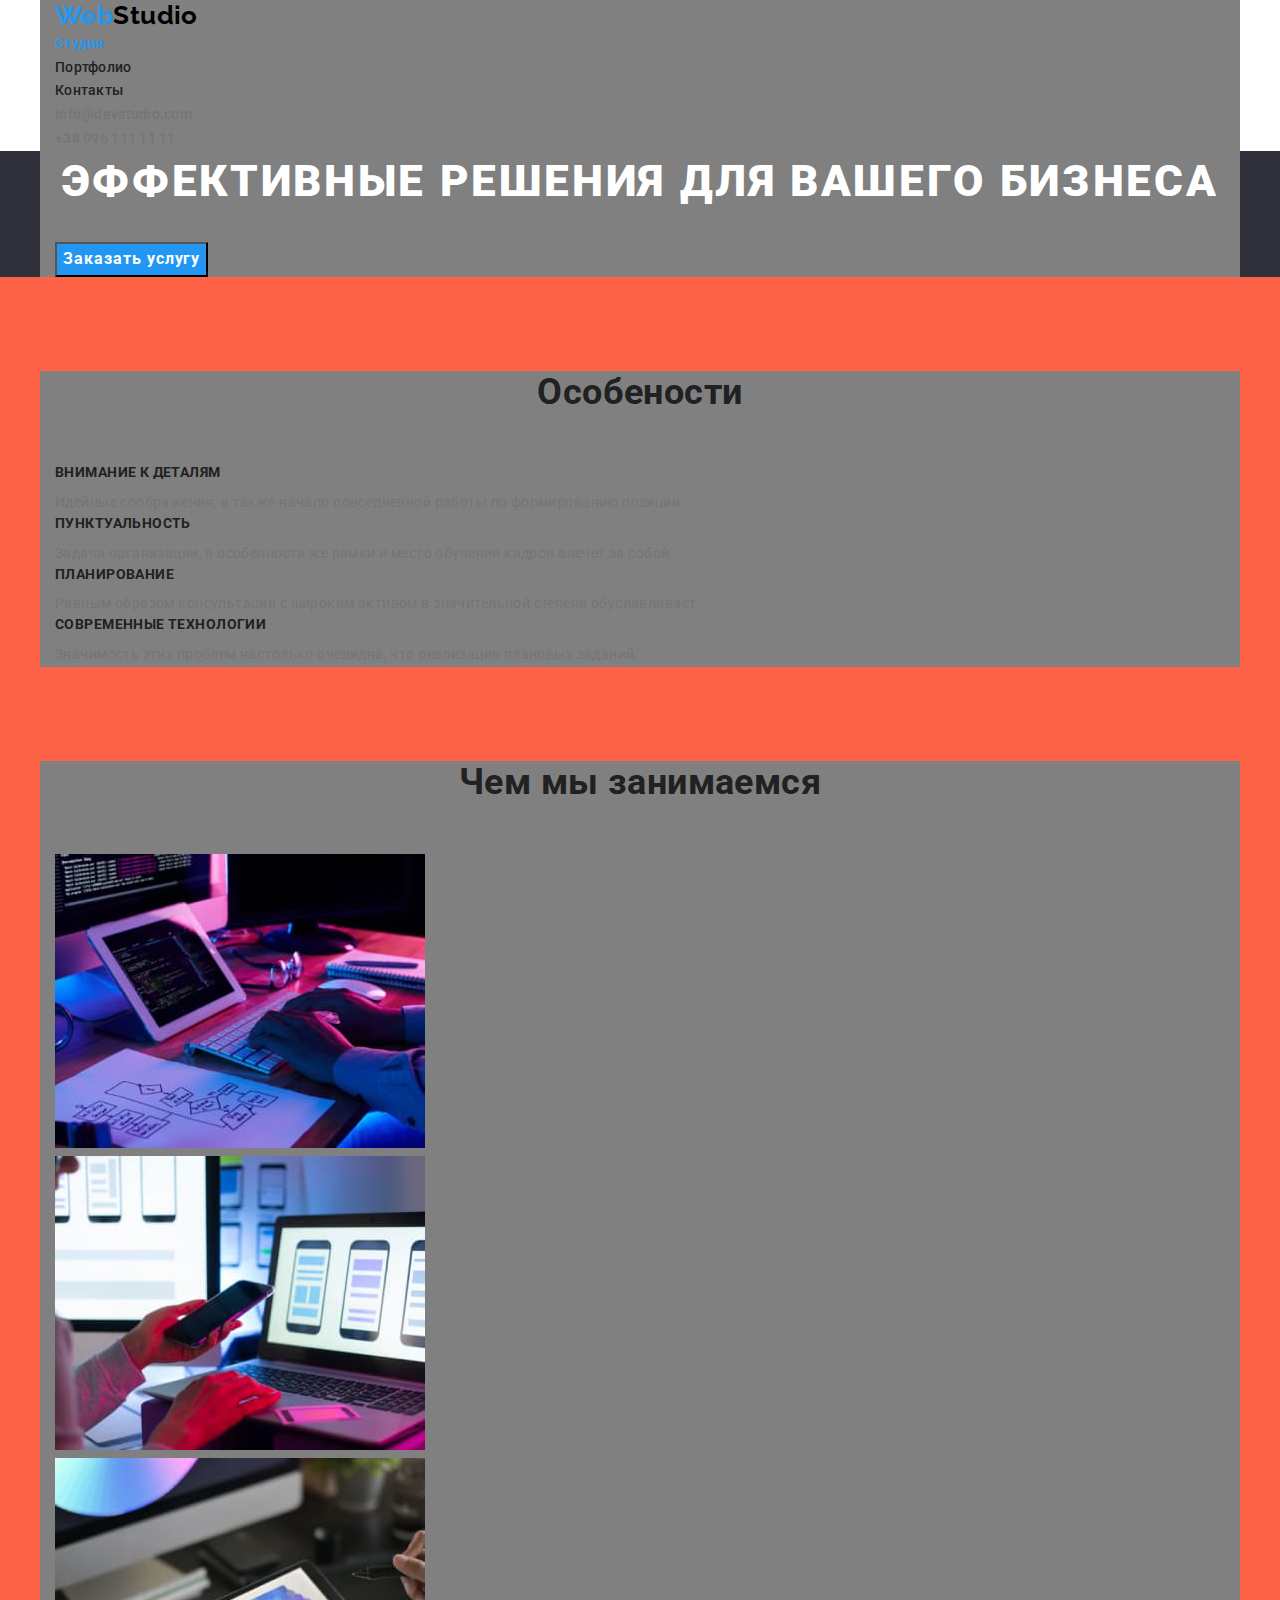
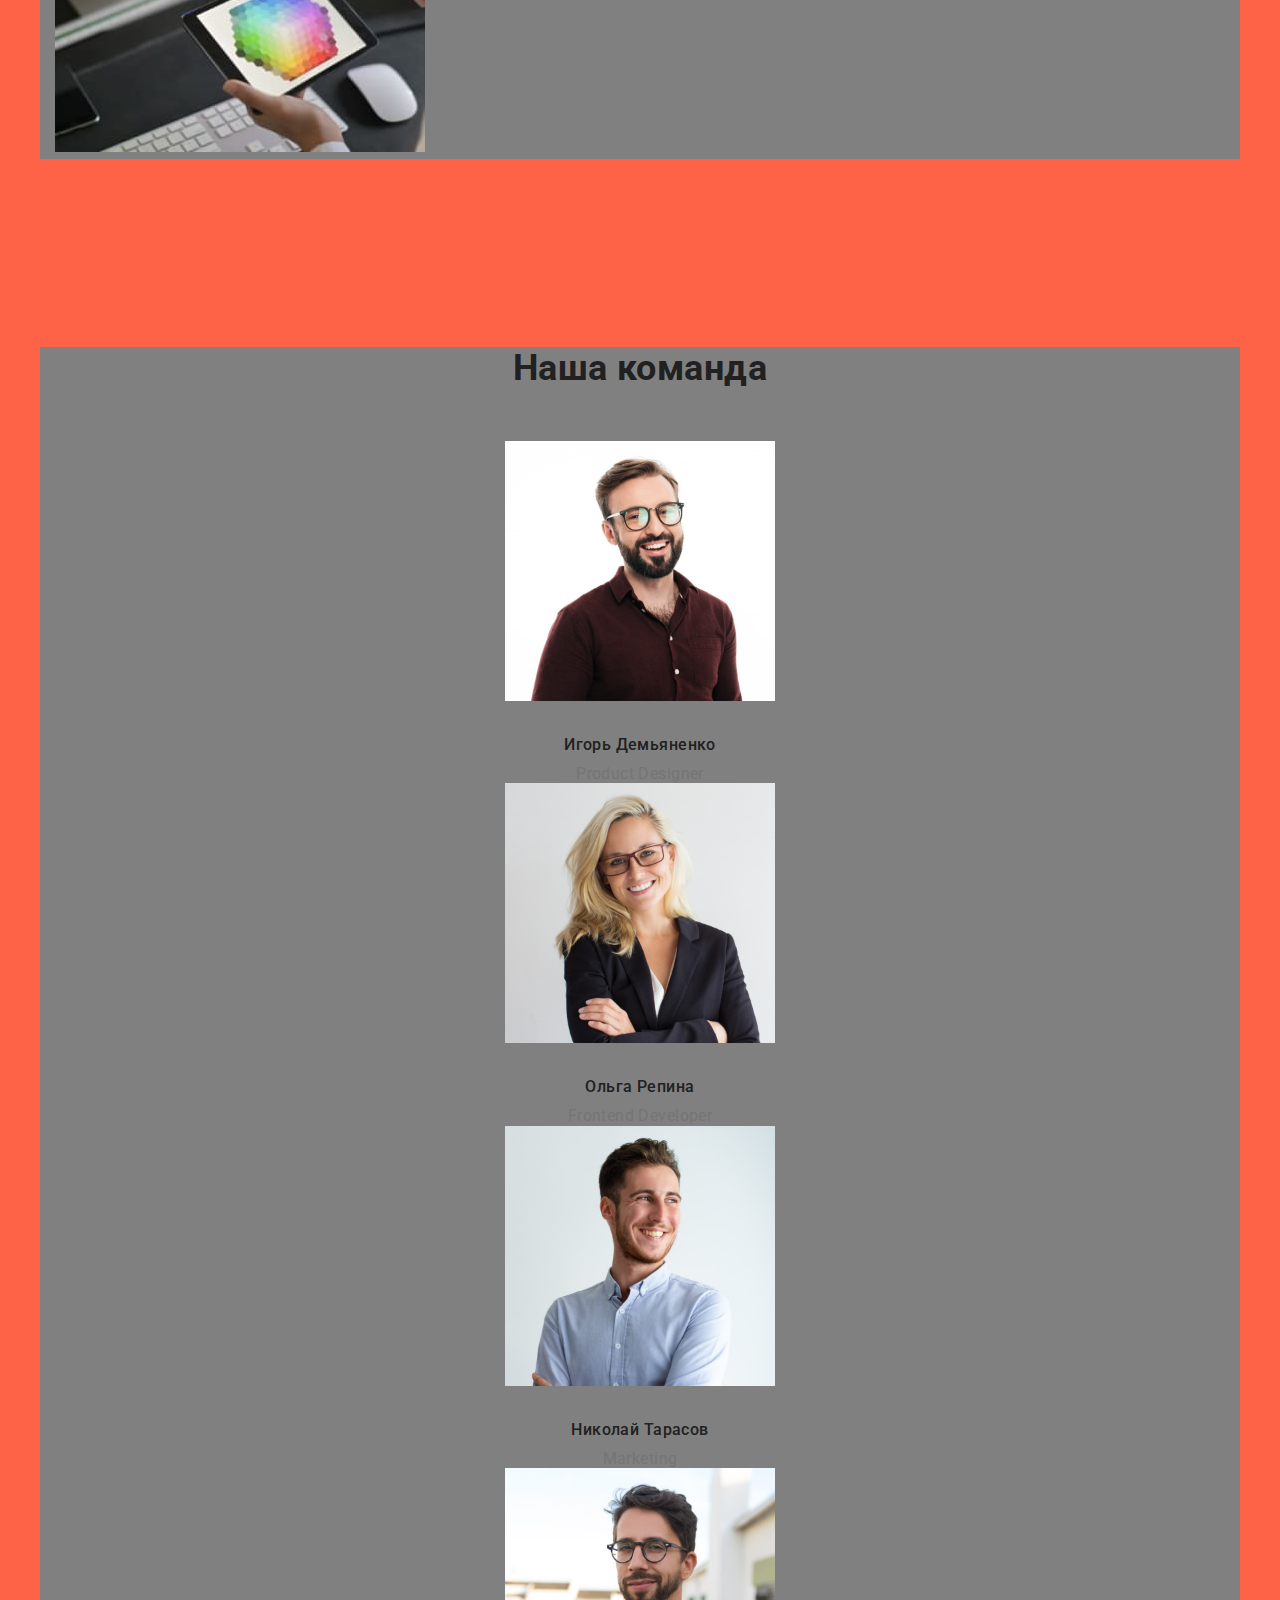
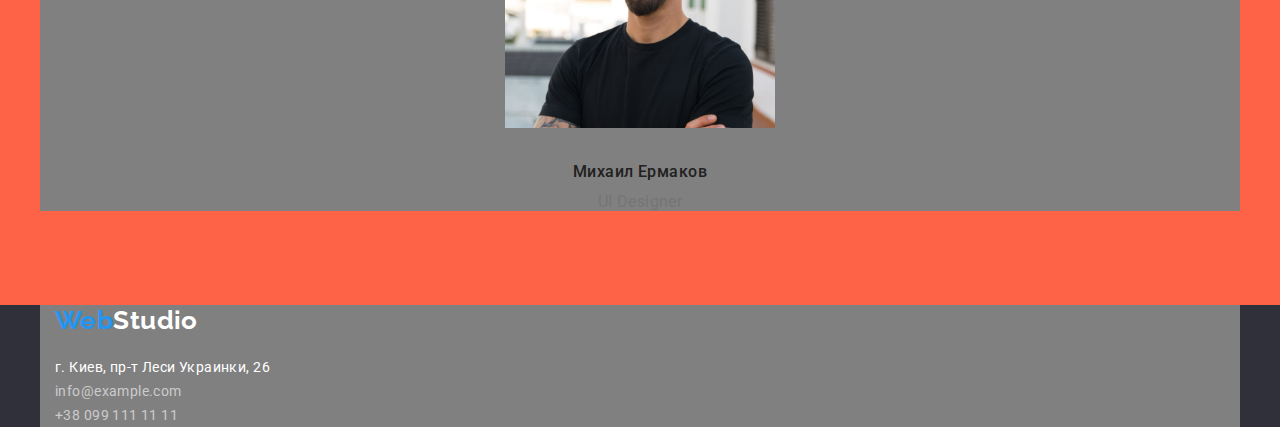
==== index.html @ ecaf1d55 "добавляет маржины и падинги" ====
<!DOCTYPE html>
<html lang="ru">
  <head>
    <meta charset="UTF-8" />
    <meta http-equiv="X-UA-Compatible" content="IE=edge" />
    <meta name="viewport" content="width=device-width, initial-scale=1.0" />
    <title>Document</title>
    <link rel="preconnect" href="https://fonts.gstatic.com" />
    <link
      href="https://fonts.googleapis.com/css2?family=Raleway:wght@700&family=Roboto:wght@400;500;700;900&display=swap"
      rel="stylesheet"
    />
    <link
      rel="stylesheet"
      href="https://cdnjs.cloudflare.com/ajax/libs/modern-normalize/1.0.0/modern-normalize.min.css"
    />

    <link rel="stylesheet" href="./css/style.css" />
  </head>
  <body>
    <!-- Шапка сайта  -->
    <header class="header">
      <div class="container">
        <a href="#" class="logo link"><span class="decoration">Web</span>Studio</a>
        <nav>
          <ul class="nav list">
            <li><a href="./index.html" class="nav-link link current">Студия</a></li>
            <li><a href="./portfolio.html" class="nav-link link">Портфолио</a></li>
            <li><a href="#" class="nav-link link">Контакты</a></li>
          </ul>
        </nav>
        <ul class="contacts list">
          <li>
            <a href="mailto:info@devstudio.com" class="contacts-link link">info@devstudio.com</a>
          </li>
          <li><a href="tel:+380961111111" class="contacts-link link">+38 096 111 11 11</a></li>
        </ul>
      </div>
    </header>
    <!-- Основная информация на странице -->
    <main>
      <section class="hero">
        <div class="container">
          <h1 class="hero-title">Эффективные решения для вашего бизнеса</h1>
          <button type="button" class="button primary">Заказать услугу</button>
        </div>
      </section>
      <section class="section features">
        <div class="container">
          <h2 class="section-title">Особености</h2>
          <ul class="features list">
            <li>
              <h3 class="features-title">Внимание к деталям</h3>
              <p>
                Идейные соображения, а также начало повседневной работы по формированию позиции.
              </p>
            </li>
            <li>
              <h3 class="features-title">Пунктуальность</h3>
              <p>
                Задача организации, в особенности же рамки и место обучения кадров влечет за собой.
              </p>
            </li>
            <li>
              <h3 class="features-title">Планирование</h3>
              <p>
                Равным образом консультация с широким активом в значительной степени обуславливает.
              </p>
            </li>
            <li>
              <h3 class="features-title">Современные технологии</h3>
              <p>Значимость этих проблем настолько очевидна, что реализация плановых заданий.</p>
            </li>
          </ul>
        </div>
      </section>
      <section class="section we-do">
        <div class="container">
          <h2 class="section-title">Чем мы занимаемся</h2>
          <ul class="list">
            <li>
              <a href="#"
                ><img src="./img/img1.jpg" alt="Разработка приложений" width="370" height="294"
              /></a>
            </li>
            <li>
              <a href="#"
                ><img
                  src="./img/img2.jpg"
                  alt="Адаптация под мобильные устройства"
                  width="370"
                  height="294"
              /></a>
            </li>
            <li>
              <a href="#"
                ><img src="./img/img3.jpg" alt="Цветовая схема" width="370" height="294"
              /></a>
            </li>
          </ul>
        </div>
      </section>
      <section class="section">
        <div class="container">
          <h2 class="section-title">Наша команда</h2>
          <ul class="team list">
            <li>
              <a href="#"
                ><img
                  class="team-img"
                  src="./img/product-designer.jpg"
                  alt="Фото продуктового дизайнера"
                  width="270"
                  height="260"
              /></a>
              <h3 class="team-title">Игорь Демьяненко</h3>
              <p>Product Designer</p>
            </li>
            <li>
              <a href="#"
                ><img
                  class="team-img"
                  src="./img/frontend-developer.jpg"
                  alt="Фото разработчика"
                  width="270"
                  height="260"
              /></a>
              <h3 class="team-title">Ольга Репина</h3>
              <p>Frontend Developer</p>
            </li>
            <li>
              <a href="#"
                ><img
                  class="team-img"
                  src="./img/marketing.jpg"
                  alt="Фото маркетолога"
                  width="270"
                  height="260"
              /></a>
              <h3 class="team-title">Николай Тарасов</h3>
              <p>Marketing</p>
            </li>
            <li>
              <a href="#"
                ><img
                  class="team-img"
                  src="./img/ui.jpg"
                  alt="Фото дизайнера"
                  width="270"
                  height="260"
              /></a>
              <h3 class="team-title">Михаил Ермаков</h3>
              <p>UI Designer</p>
            </li>
          </ul>
        </div>
      </section>
    </main>
    <!-- Подвал сайта -->
    <footer class="footer">
      <div class="container">
        <a href="#" class="footer-logo logo link"><span class="decoration">Web</span>Studio</a>
        <address class="address">г. Киев, пр-т Леси Украинки, 26</address>
        <ul class="list">
          <li><a href="mailto:info@example.com" class="list-link link">info@example.com</a></li>
          <li><a href="tel:+380991111111" class="list-link link">+38 099 111 11 11</a></li>
        </ul>
      </div>
    </footer>
  </body>
</html>
---- css/style.css ----
:root {
  --primary-text-color: #757575;
  --title-text-color: #212121;
  --accent-color: #2196f3;
  --primary-white-color: #ffffff;
  --black-color: #000000;
  --additional-color-section: #f5f4fa;
  --footer-color: #2f303a;
  --links-color: rgba(255, 255, 255, 0.6);
  --font-weight-title: 700;
}
body {
  background: var(--primary-white-color);
  color: #757575;

  font-family: 'Roboto', sans-serif;
  font-size: 14px;
  letter-spacing: 0.03em;
  line-height: 1.7;
}
h1,
h2,
h3,
h4,
h5,
h6,
p {
  margin: 0;
}
section {
  background: tomato;
}
.container {
  width: 1200px;
  margin: 0 auto;
  padding-left: 15px;
  padding-right: 15px;
  background: grey;
}
.link {
  text-decoration: none;
}

.list {
  list-style: none;
  margin: 0;
  padding: 0;
}
/* header */

.logo {
  color: var(--black-color);

  font-family: 'Raleway', sans-serif;
  font-weight: var(--font-weight-title);
  font-size: 26px;
  line-height: 1.2;
}

.decoration {
  color: var(--accent-color);
}
/* site nav */
.nav-link {
  color: var(--title-text-color);
  font-weight: 500;
  line-height: 1.1;
  letter-spacing: 0.02em;
}
.nav-link:hover,
.nav-link:focus {
  color: var(--accent-color);
}
.nav-link.current {
  color: var(--accent-color);
}
.contacts-link {
  color: var(--primary-text-color);
  font-weight: 500;
  line-height: 1.1;
  letter-spacing: 0.02em;
}
.contacts-link:hover,
.contacts-link:focus {
  color: var(--accent-color);
}
/* hero */
.hero {
  background: var(--footer-color);
}
.hero-title {
  color: var(--primary-white-color);

  font-weight: 900;
  font-size: 44px;
  line-height: 1.4;
  text-align: center;
  letter-spacing: 0.06em;
  text-transform: uppercase;

  margin-bottom: 30px;
}
/* section */
.section {
  padding-top: 94px;
  padding-bottom: 94px;
}
.section-title {
  color: var(--title-text-color);

  font-weight: var(--font-weight-title);
  font-size: 36px;
  line-height: 1.2;
  text-align: center;
  margin-bottom: 50px;
}
/* features */
.features-title {
  color: var(--title-text-color);

  font-weight: var(--font-weight-title);
  font-size: 14px;
  line-height: 1.2;
  text-transform: uppercase;
  margin-bottom: 10px;
}
/* we do */
.we-do {
  padding-top: 0;
}

/* team */
.team {
  font-size: 16px;
  line-height: 1.2;
  text-align: center;
}
.team-img {
  margin-bottom: 30px;
}
.team-title {
  color: var(--title-text-color);
  font-weight: 500;
  font-size: 16px;
  line-height: 1.2;
  text-align: center;
  margin-bottom: 10px;
}
/* footer */
.footer {
  background: var(--footer-color);
}
.footer-logo {
  color: var(--primary-white-color);
  display: inline-block;
  margin-bottom: 20px;
}
.address {
  color: var(--primary-white-color);
  font-style: normal;
}
.list-link {
  color: var(--links-color);
}
.list-link:hover,
.list-link:focus {
  color: var(--accent-color);
}
/* button */
.button {
  font-family: inherit;
  font-weight: var(--font-weight-title);
  font-size: 16px;
  line-height: 1.8;
  text-align: center;
  letter-spacing: 0.06em;
  cursor: pointer;
}
.button.primary {
  background: var(--accent-color);
  color: var(--primary-white-color);
}
.button.primary:hover,
.button.primary:focus {
  color: var(--accent-color);
  background: var(--primary-white-color);
}
.button.secondary {
  color: var(--title-text-color);
  background: var(--additional-color-section);
}
.button.secondary:hover,
.button.secondary:focus {
  color: var(--primary-white-color);
  background: var(--accent-color);
}

/* portfolio */
.btn {
  margin-bottom: 50px;
}
.progects-img {
  margin-bottom: 20px;
}
.progects-title {
  color: var(--title-text-color);
  font-weight: var(--font-weight-title);
  font-size: 18px;
  line-height: 2;
  letter-spacing: 0.06em;
  margin-bottom: 4px;
}
.progects-text {
  color: var(--primary-text-color);
  font-size: 16px;
  line-height: 1.8;
}
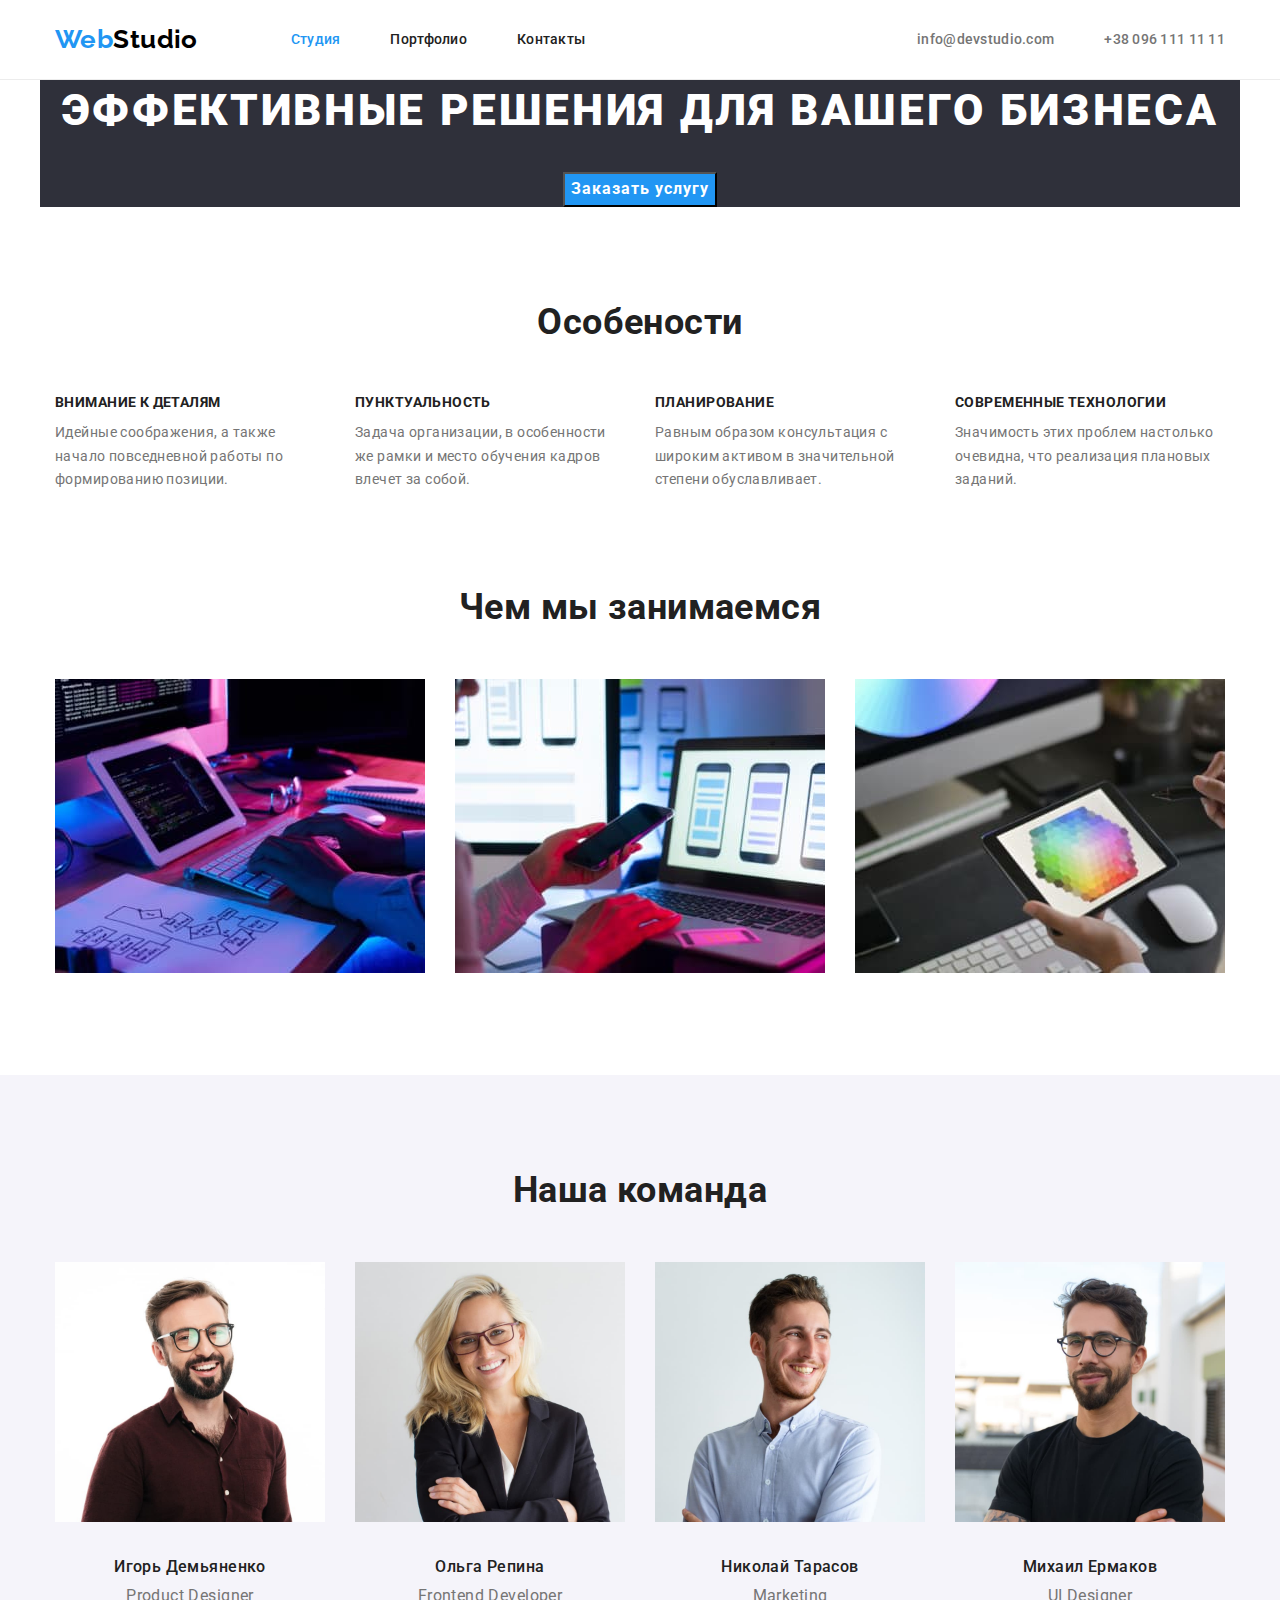
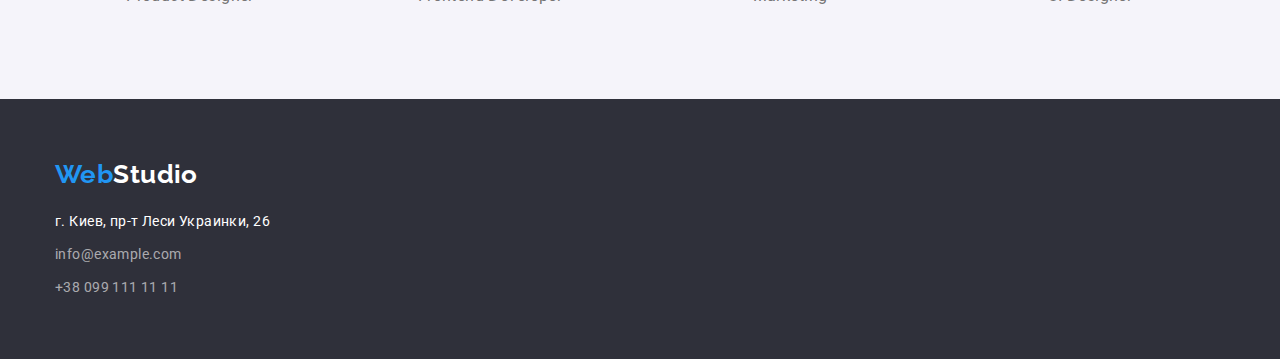
==== commit 3fa05da8: "разметка страницы флекс боксами" ====
--- a/index.html
+++ b/index.html
@@ -20,70 +20,74 @@
   <body>
     <!-- Шапка сайта  -->
     <header class="header">
-      <div class="container">
+      <div class="container main-nav">
         <a href="#" class="logo link"><span class="decoration">Web</span>Studio</a>
         <nav>
           <ul class="nav list">
-            <li><a href="./index.html" class="nav-link link current">Студия</a></li>
-            <li><a href="./portfolio.html" class="nav-link link">Портфолио</a></li>
-            <li><a href="#" class="nav-link link">Контакты</a></li>
+            <li class="nav-item">
+              <a href="./index.html" class="nav-link link current">Студия</a>
+            </li>
+            <li class="nav-item"><a href="./portfolio.html" class="nav-link link">Портфолио</a></li>
+            <li class="nav-item"><a href="#" class="nav-link link">Контакты</a></li>
           </ul>
         </nav>
         <ul class="contacts list">
-          <li>
+          <li class="contacts-item">
             <a href="mailto:info@devstudio.com" class="contacts-link link">info@devstudio.com</a>
           </li>
-          <li><a href="tel:+380961111111" class="contacts-link link">+38 096 111 11 11</a></li>
+          <li class="contacts-item">
+            <a href="tel:+380961111111" class="contacts-link link">+38 096 111 11 11</a>
+          </li>
         </ul>
       </div>
     </header>
     <!-- Основная информация на странице -->
     <main>
       <section class="hero">
-        <div class="container">
+        <div class="hero-container container">
           <h1 class="hero-title">Эффективные решения для вашего бизнеса</h1>
           <button type="button" class="button primary">Заказать услугу</button>
         </div>
       </section>
-      <section class="section features">
+      <section class="section">
         <div class="container">
           <h2 class="section-title">Особености</h2>
           <ul class="features list">
-            <li>
+            <li class="features-item">
               <h3 class="features-title">Внимание к деталям</h3>
               <p>
                 Идейные соображения, а также начало повседневной работы по формированию позиции.
               </p>
             </li>
-            <li>
+            <li class="features-item">
               <h3 class="features-title">Пунктуальность</h3>
               <p>
                 Задача организации, в особенности же рамки и место обучения кадров влечет за собой.
               </p>
             </li>
-            <li>
+            <li class="features-item">
               <h3 class="features-title">Планирование</h3>
               <p>
                 Равным образом консультация с широким активом в значительной степени обуславливает.
               </p>
             </li>
-            <li>
+            <li class="features-item">
               <h3 class="features-title">Современные технологии</h3>
               <p>Значимость этих проблем настолько очевидна, что реализация плановых заданий.</p>
             </li>
           </ul>
         </div>
       </section>
-      <section class="section we-do">
+      <section class="section">
         <div class="container">
           <h2 class="section-title">Чем мы занимаемся</h2>
-          <ul class="list">
-            <li>
+          <ul class="we-do list">
+            <li class="we-do-item">
               <a href="#"
                 ><img src="./img/img1.jpg" alt="Разработка приложений" width="370" height="294"
               /></a>
             </li>
-            <li>
+            <li class="we-do-item">
               <a href="#"
                 ><img
                   src="./img/img2.jpg"
@@ -92,7 +96,7 @@
                   height="294"
               /></a>
             </li>
-            <li>
+            <li class="we-do-item">
               <a href="#"
                 ><img src="./img/img3.jpg" alt="Цветовая схема" width="370" height="294"
               /></a>
@@ -100,11 +104,11 @@
           </ul>
         </div>
       </section>
-      <section class="section">
+      <section class="team-section section">
         <div class="container">
           <h2 class="section-title">Наша команда</h2>
           <ul class="team list">
-            <li>
+            <li class="team-item">
               <a href="#"
                 ><img
                   class="team-img"
@@ -116,7 +120,7 @@
               <h3 class="team-title">Игорь Демьяненко</h3>
               <p>Product Designer</p>
             </li>
-            <li>
+            <li class="team-item">
               <a href="#"
                 ><img
                   class="team-img"
@@ -128,7 +132,7 @@
               <h3 class="team-title">Ольга Репина</h3>
               <p>Frontend Developer</p>
             </li>
-            <li>
+            <li class="team-item">
               <a href="#"
                 ><img
                   class="team-img"
@@ -140,7 +144,7 @@
               <h3 class="team-title">Николай Тарасов</h3>
               <p>Marketing</p>
             </li>
-            <li>
+            <li class="team-item">
               <a href="#"
                 ><img
                   class="team-img"
@@ -162,8 +166,12 @@
         <a href="#" class="footer-logo logo link"><span class="decoration">Web</span>Studio</a>
         <address class="address">г. Киев, пр-т Леси Украинки, 26</address>
         <ul class="list">
-          <li><a href="mailto:info@example.com" class="list-link link">info@example.com</a></li>
-          <li><a href="tel:+380991111111" class="list-link link">+38 099 111 11 11</a></li>
+          <li class="footer-item">
+            <a href="mailto:info@example.com" class="list-link link">info@example.com</a>
+          </li>
+          <li class="footer-item">
+            <a href="tel:+380991111111" class="list-link link">+38 099 111 11 11</a>
+          </li>
         </ul>
       </div>
     </footer>
--- a/css/style.css
+++ b/css/style.css
@@ -8,6 +8,7 @@
   --footer-color: #2f303a;
   --links-color: rgba(255, 255, 255, 0.6);
   --font-weight-title: 700;
+  --main-margin: 30px;
 }
 body {
   background: var(--primary-white-color);
@@ -27,15 +28,12 @@
 p {
   margin: 0;
 }
-section {
-  background: tomato;
-}
+
 .container {
   width: 1200px;
   margin: 0 auto;
   padding-left: 15px;
   padding-right: 15px;
-  background: grey;
 }
 .link {
   text-decoration: none;
@@ -47,7 +45,13 @@
   padding: 0;
 }
 /* header */
-
+.main-nav {
+  display: flex;
+  align-items: center;
+}
+.header {
+  border-bottom: 1px solid #ececec;
+}
 .logo {
   color: var(--black-color);
 
@@ -61,7 +65,18 @@
   color: var(--accent-color);
 }
 /* site nav */
+.nav {
+  display: flex;
+  margin-left: 93px;
+}
+.nav-item + .nav-item {
+  margin-left: 50px;
+}
 .nav-link {
+  display: block;
+  padding-top: 32px;
+  padding-bottom: 32px;
+
   color: var(--title-text-color);
   font-weight: 500;
   line-height: 1.1;
@@ -73,6 +88,13 @@
 }
 .nav-link.current {
   color: var(--accent-color);
+}
+.contacts {
+  display: flex;
+  margin-left: auto;
+}
+.contacts-item + .contacts-item {
+  margin-left: 50px;
 }
 .contacts-link {
   color: var(--primary-text-color);
@@ -86,6 +108,9 @@
 }
 /* hero */
 .hero {
+  text-align: center;
+}
+.hero-container {
   background: var(--footer-color);
 }
 .hero-title {
@@ -94,17 +119,19 @@
   font-weight: 900;
   font-size: 44px;
   line-height: 1.4;
-  text-align: center;
   letter-spacing: 0.06em;
   text-transform: uppercase;
 
-  margin-bottom: 30px;
+  margin-bottom: var(--main-margin);
 }
 /* section */
 .section {
   padding-top: 94px;
   padding-bottom: 94px;
 }
+.section:nth-child(3) {
+  padding-top: 0;
+}
 .section-title {
   color: var(--title-text-color);
 
@@ -115,6 +142,10 @@
   margin-bottom: 50px;
 }
 /* features */
+.features {
+  display: flex;
+  flex-wrap: wrap;
+}
 .features-title {
   color: var(--title-text-color);
 
@@ -124,19 +155,44 @@
   text-transform: uppercase;
   margin-bottom: 10px;
 }
-/* we do */
+.features-item {
+  width: 270px;
+  background: #fff;
+  margin-right: var(--main-margin);
+}
+.features-item:nth-child(4n) {
+  margin-right: 0;
+}
+/* we-do */
 .we-do {
-  padding-top: 0;
+  display: flex;
+}
+.we-do-item {
+  margin-right: var(--main-margin);
+}
+.we-do-item:nth-child(3n) {
+  margin-right: 0;
 }
 
 /* team */
+.team-section {
+  background: var(--additional-color-section);
+}
 .team {
   font-size: 16px;
   line-height: 1.2;
   text-align: center;
+
+  display: flex;
+}
+.team-item {
+  margin-right: var(--main-margin);
+}
+.team-item :nth-child(4n) {
+  margin-right: 0;
 }
 .team-img {
-  margin-bottom: 30px;
+  margin-bottom: var(--main-margin);
 }
 .team-title {
   color: var(--title-text-color);
@@ -149,6 +205,8 @@
 /* footer */
 .footer {
   background: var(--footer-color);
+  padding-top: 60px;
+  padding-bottom: 60px;
 }
 .footer-logo {
   color: var(--primary-white-color);
@@ -158,10 +216,18 @@
 .address {
   color: var(--primary-white-color);
   font-style: normal;
+  margin-bottom: 9px;
+}
+.footer-item {
+  margin-bottom: 9px;
+}
+.footer-item:last-child {
+  margin-bottom: 0;
 }
 .list-link {
   color: var(--links-color);
 }
+
 .list-link:hover,
 .list-link:focus {
   color: var(--accent-color);
@@ -182,8 +248,8 @@
 }
 .button.primary:hover,
 .button.primary:focus {
-  color: var(--accent-color);
-  background: var(--primary-white-color);
+  color: var(--primary-white-color);
+  background: #188ce8;
 }
 .button.secondary {
   color: var(--title-text-color);
@@ -197,11 +263,39 @@
 
 /* portfolio */
 .btn {
+  display: flex;
+  justify-content: center;
+
   margin-bottom: 50px;
 }
-.progects-img {
-  margin-bottom: 20px;
-}
+.btn-item {
+  margin-right: 8px;
+}
+.btn-item:nth-child(5n) {
+  margin-right: 0;
+}
+/* progects */
+.progects {
+  display: flex;
+  flex-wrap: wrap;
+
+  margin-right: -30px;
+  margin-bottom: -30px;
+}
+.progects-item {
+  width: 370px;
+  margin-right: var(--main-margin);
+  margin-bottom: var(--main-margin);
+
+  border: 1px solid #eeeeee;
+}
+.progects-wrap {
+  padding-top: 20px;
+  padding-right: 24px;
+  padding-bottom: 20px;
+  padding-left: 24px;
+}
+
 .progects-title {
   color: var(--title-text-color);
   font-weight: var(--font-weight-title);
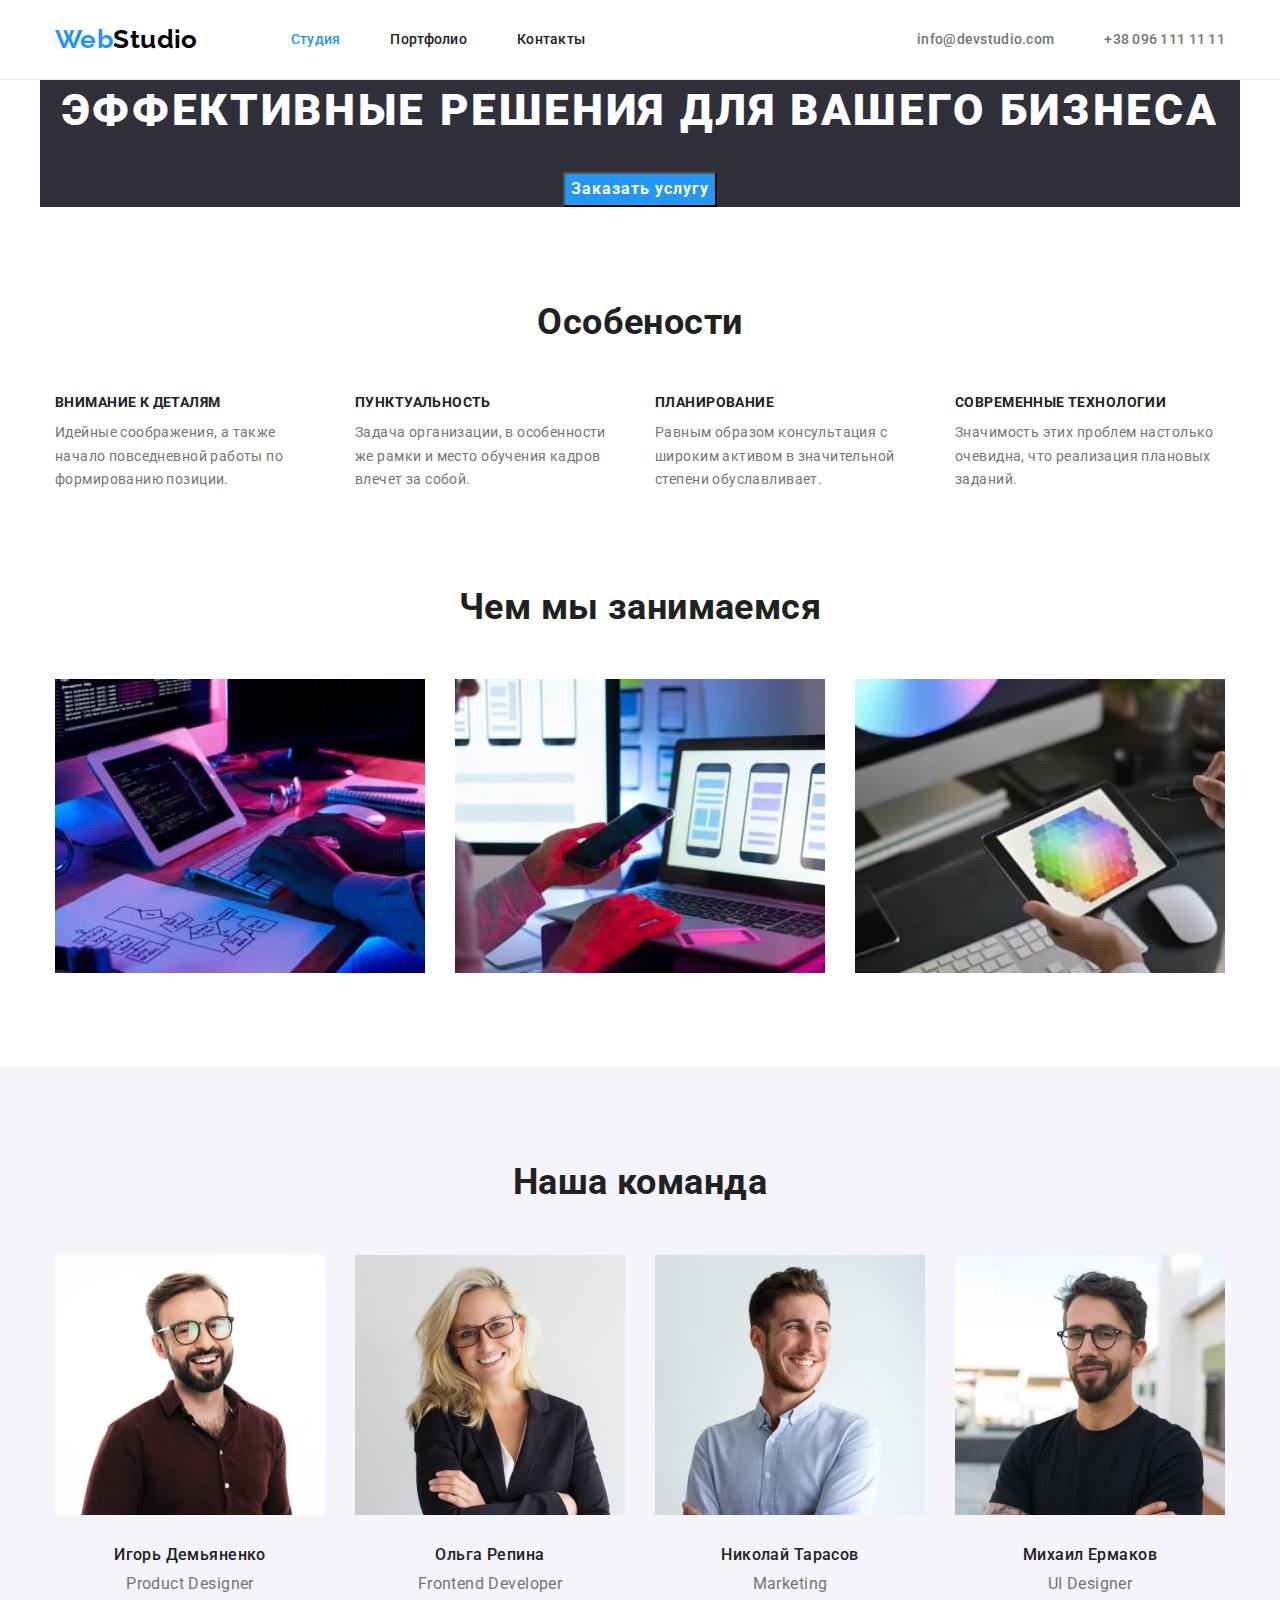
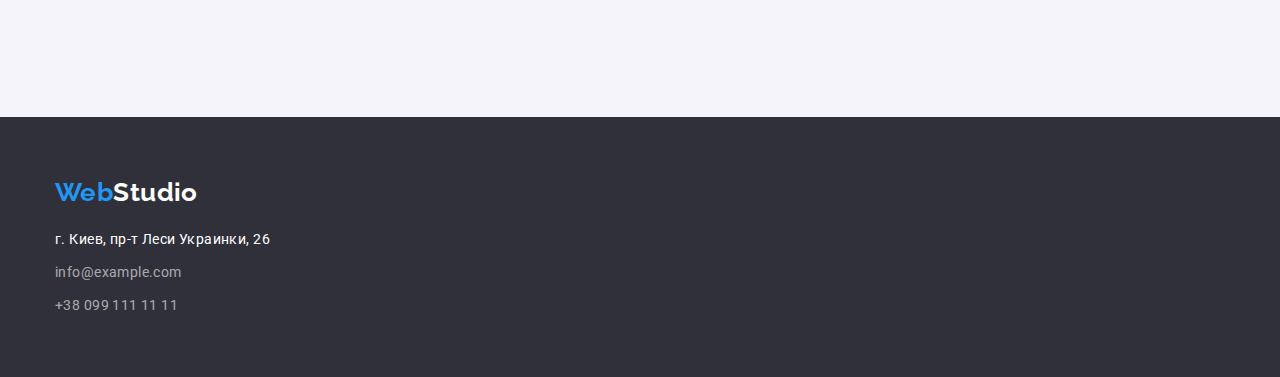
==== commit 0ca1508d: "добавляет бордер" ====
--- a/index.html
+++ b/index.html
@@ -117,8 +117,10 @@
                   width="270"
                   height="260"
               /></a>
-              <h3 class="team-title">Игорь Демьяненко</h3>
-              <p>Product Designer</p>
+              <div class="team-wrap">
+                <h3 class="team-title">Игорь Демьяненко</h3>
+                <p>Product Designer</p>
+              </div>
             </li>
             <li class="team-item">
               <a href="#"
@@ -129,8 +131,10 @@
                   width="270"
                   height="260"
               /></a>
-              <h3 class="team-title">Ольга Репина</h3>
-              <p>Frontend Developer</p>
+              <div class="team-wrap">
+                <h3 class="team-title">Ольга Репина</h3>
+                <p>Frontend Developer</p>
+              </div>
             </li>
             <li class="team-item">
               <a href="#"
@@ -141,8 +145,10 @@
                   width="270"
                   height="260"
               /></a>
-              <h3 class="team-title">Николай Тарасов</h3>
-              <p>Marketing</p>
+              <div class="team-wrap">
+                <h3 class="team-title">Николай Тарасов</h3>
+                <p>Marketing</p>
+              </div>
             </li>
             <li class="team-item">
               <a href="#"
@@ -153,8 +159,10 @@
                   width="270"
                   height="260"
               /></a>
-              <h3 class="team-title">Михаил Ермаков</h3>
-              <p>UI Designer</p>
+              <div class="team-wrap">
+                <h3 class="team-title">Михаил Ермаков</h3>
+                <p>UI Designer</p>
+              </div>
             </li>
           </ul>
         </div>
--- a/css/style.css
+++ b/css/style.css
@@ -12,13 +12,14 @@
 }
 body {
   background: var(--primary-white-color);
-  color: #757575;
+  color: var(--primary-text-color);
 
   font-family: 'Roboto', sans-serif;
   font-size: 14px;
   letter-spacing: 0.03em;
   line-height: 1.7;
 }
+
 h1,
 h2,
 h3,
@@ -29,6 +30,9 @@
   margin: 0;
 }
 
+img {
+  display: block;
+}
 .container {
   width: 1200px;
   margin: 0 auto;
@@ -185,15 +189,19 @@
 
   display: flex;
 }
+.team-wrap {
+  padding-top: 30px;
+  padding-bottom: 30px;
+}
 .team-item {
   margin-right: var(--main-margin);
 }
 .team-item :nth-child(4n) {
   margin-right: 0;
 }
-.team-img {
+/* .team-img {
   margin-bottom: var(--main-margin);
-}
+} */
 .team-title {
   color: var(--title-text-color);
   font-weight: 500;
@@ -282,18 +290,22 @@
   margin-right: -30px;
   margin-bottom: -30px;
 }
+
 .progects-item {
   width: 370px;
   margin-right: var(--main-margin);
   margin-bottom: var(--main-margin);
 
-  border: 1px solid #eeeeee;
+  /* border: 1px solid #eeeeee; */
 }
 .progects-wrap {
   padding-top: 20px;
   padding-right: 24px;
   padding-bottom: 20px;
   padding-left: 24px;
+  border-left: 1px solid #eeeeee;
+  border-right: 1px solid #eeeeee;
+  border-bottom: 1px solid #eeeeee;
 }
 
 .progects-title {
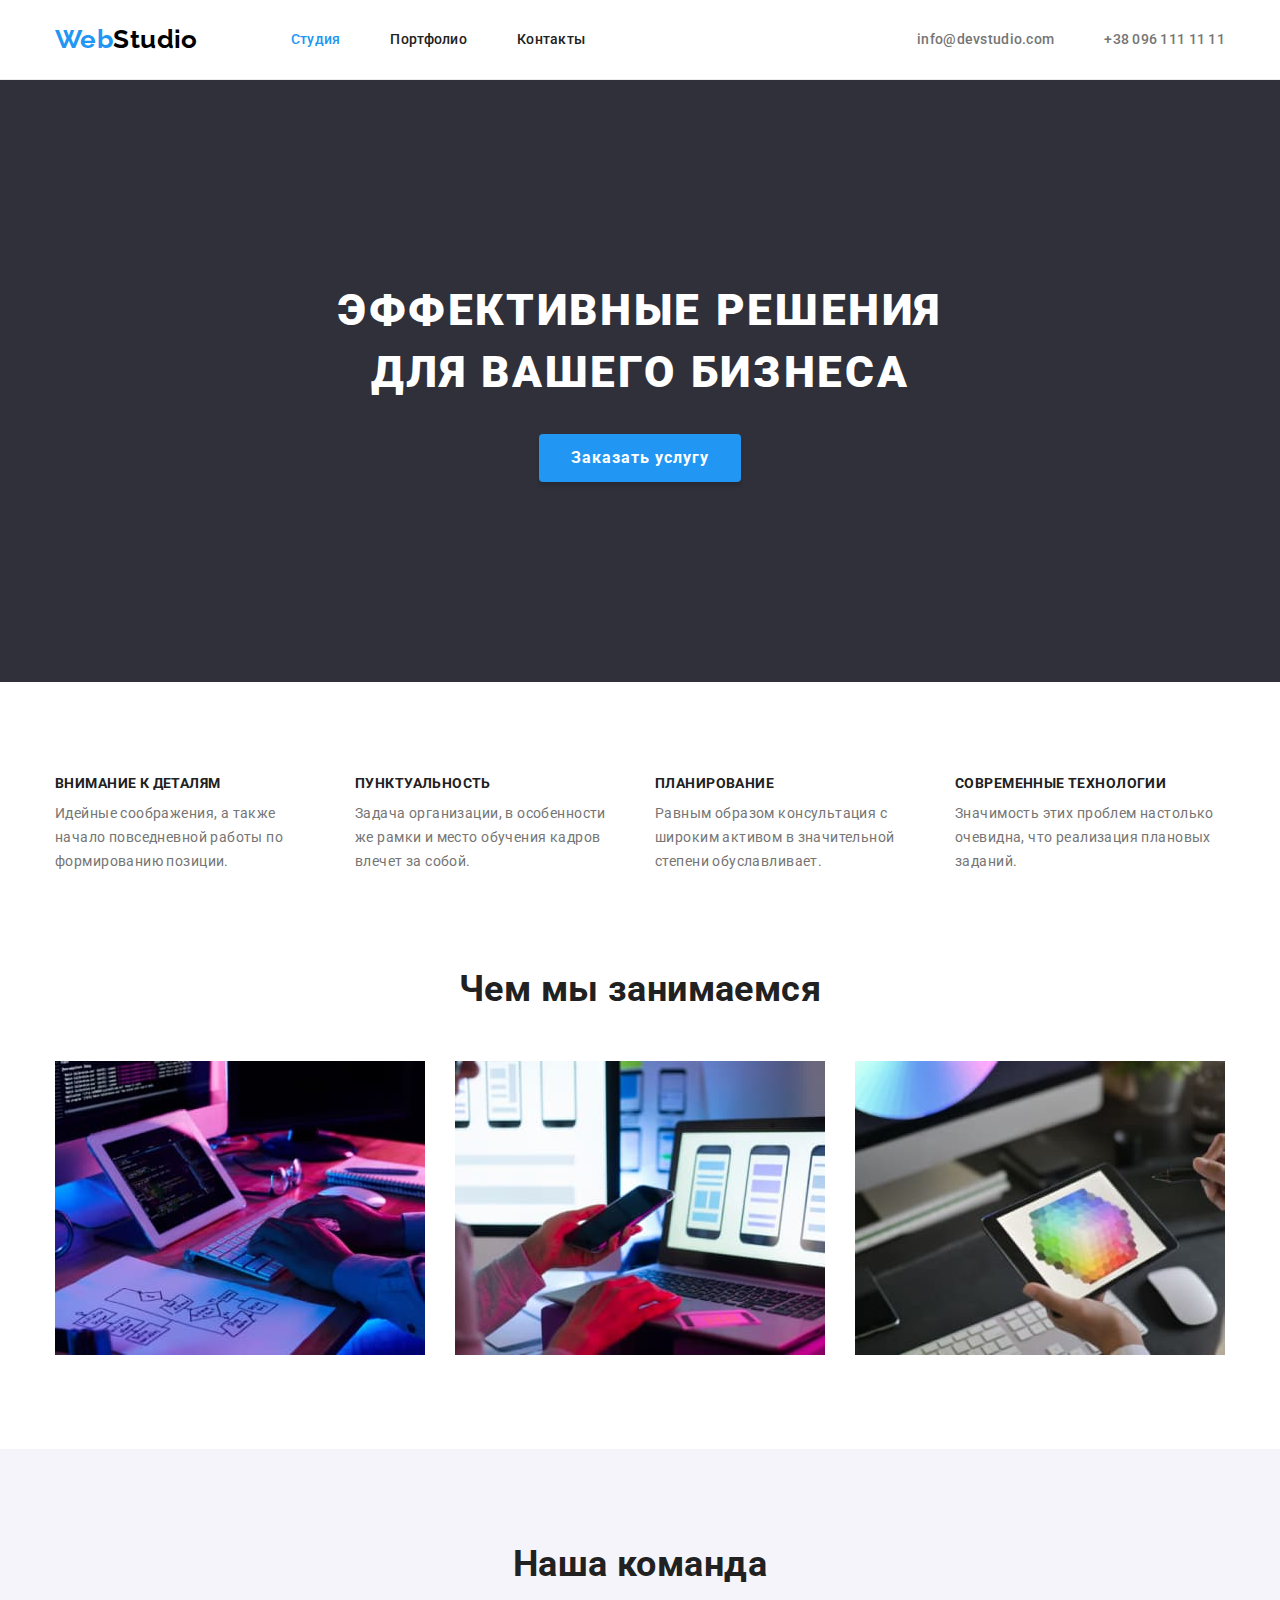
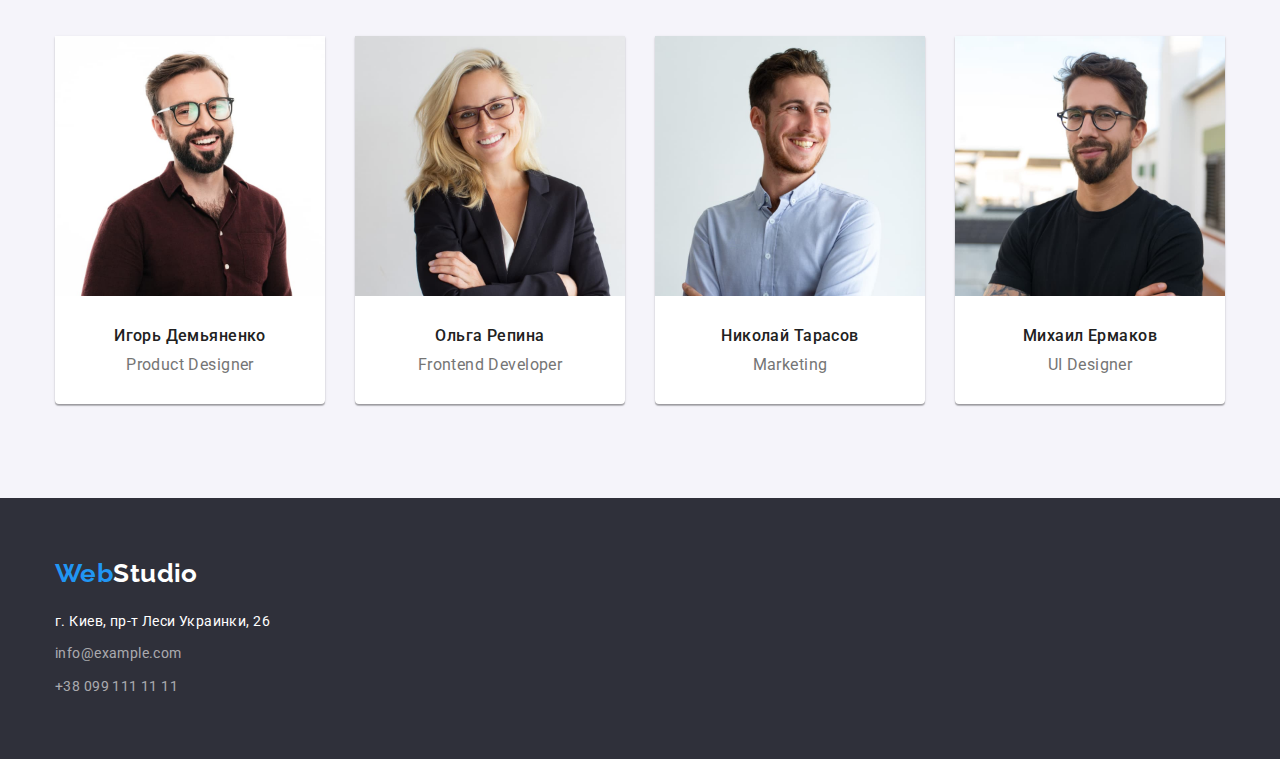
==== commit dab97f3c: "вносит правки" ====
--- a/index.html
+++ b/index.html
@@ -44,14 +44,17 @@
     <!-- Основная информация на странице -->
     <main>
       <section class="hero">
-        <div class="hero-container container">
-          <h1 class="hero-title">Эффективные решения для вашего бизнеса</h1>
+        <div class="container">
+          <h1 class="hero-title">
+            Эффективные решения <br />
+            для вашего бизнеса
+          </h1>
           <button type="button" class="button primary">Заказать услугу</button>
         </div>
       </section>
       <section class="section">
         <div class="container">
-          <h2 class="section-title">Особености</h2>
+          <h2 class="section-title visually-hidden">Особености</h2>
           <ul class="features list">
             <li class="features-item">
               <h3 class="features-title">Внимание к деталям</h3>
--- a/css/style.css
+++ b/css/style.css
@@ -7,8 +7,6 @@
   --additional-color-section: #f5f4fa;
   --footer-color: #2f303a;
   --links-color: rgba(255, 255, 255, 0.6);
-  --font-weight-title: 700;
-  --main-margin: 30px;
 }
 body {
   background: var(--primary-white-color);
@@ -48,19 +46,31 @@
   margin: 0;
   padding: 0;
 }
+.visually-hidden:not(:focus):not(:active) {
+  width: 1px;
+  height: 1px;
+  margin: -1px;
+  border: 0;
+  padding: 0;
+  white-space: nowrap;
+  clip-path: inset(100%);
+  clip: rect(0 0 0 0);
+  overflow: hidden;
+}
 /* header */
-.main-nav {
-  display: flex;
-  align-items: center;
-}
 .header {
   border-bottom: 1px solid #ececec;
 }
+.main-nav {
+  display: flex;
+  align-items: center;
+}
+
 .logo {
   color: var(--black-color);
 
   font-family: 'Raleway', sans-serif;
-  font-weight: var(--font-weight-title);
+  font-weight: 700;
   font-size: 26px;
   line-height: 1.2;
 }
@@ -113,10 +123,11 @@
 /* hero */
 .hero {
   text-align: center;
-}
-.hero-container {
+  padding-top: 200px;
+  padding-bottom: 200px;
   background: var(--footer-color);
 }
+
 .hero-title {
   color: var(--primary-white-color);
 
@@ -126,9 +137,10 @@
   letter-spacing: 0.06em;
   text-transform: uppercase;
 
-  margin-bottom: var(--main-margin);
+  margin-bottom: 30px;
 }
 /* section */
+
 .section {
   padding-top: 94px;
   padding-bottom: 94px;
@@ -139,7 +151,6 @@
 .section-title {
   color: var(--title-text-color);
 
-  font-weight: var(--font-weight-title);
   font-size: 36px;
   line-height: 1.2;
   text-align: center;
@@ -148,12 +159,11 @@
 /* features */
 .features {
   display: flex;
-  flex-wrap: wrap;
+  justify-content: space-between;
 }
 .features-title {
   color: var(--title-text-color);
 
-  font-weight: var(--font-weight-title);
   font-size: 14px;
   line-height: 1.2;
   text-transform: uppercase;
@@ -162,20 +172,12 @@
 .features-item {
   width: 270px;
   background: #fff;
-  margin-right: var(--main-margin);
-}
-.features-item:nth-child(4n) {
-  margin-right: 0;
-}
+}
+
 /* we-do */
 .we-do {
   display: flex;
-}
-.we-do-item {
-  margin-right: var(--main-margin);
-}
-.we-do-item:nth-child(3n) {
-  margin-right: 0;
+  justify-content: space-between;
 }
 
 /* team */
@@ -188,20 +190,20 @@
   text-align: center;
 
   display: flex;
+  justify-content: space-between;
 }
 .team-wrap {
   padding-top: 30px;
   padding-bottom: 30px;
 }
 .team-item {
-  margin-right: var(--main-margin);
-}
-.team-item :nth-child(4n) {
-  margin-right: 0;
-}
-/* .team-img {
-  margin-bottom: var(--main-margin);
-} */
+  background: var(--primary-white-color);
+  overflow: hidden;
+  box-shadow: 0px 1px 3px rgba(0, 0, 0, 0.12), 0px 1px 1px rgba(0, 0, 0, 0.14),
+    0px 2px 1px rgba(0, 0, 0, 0.2);
+  border-radius: 0px 0px 4px 4px;
+}
+
 .team-title {
   color: var(--title-text-color);
   font-weight: 500;
@@ -243,16 +245,20 @@
 /* button */
 .button {
   font-family: inherit;
-  font-weight: var(--font-weight-title);
+  font-weight: 700;
   font-size: 16px;
   line-height: 1.8;
   text-align: center;
   letter-spacing: 0.06em;
   cursor: pointer;
+  border: 0;
 }
 .button.primary {
   background: var(--accent-color);
   color: var(--primary-white-color);
+  padding: 10px 32px;
+  box-shadow: 0px 4px 4px rgba(0, 0, 0, 0.15);
+  border-radius: 4px;
 }
 .button.primary:hover,
 .button.primary:focus {
@@ -262,6 +268,8 @@
 .button.secondary {
   color: var(--title-text-color);
   background: var(--additional-color-section);
+  padding: 6px 22px;
+  border-radius: 4px;
 }
 .button.secondary:hover,
 .button.secondary:focus {
@@ -293,10 +301,8 @@
 
 .progects-item {
   width: 370px;
-  margin-right: var(--main-margin);
-  margin-bottom: var(--main-margin);
-
-  /* border: 1px solid #eeeeee; */
+  margin-right: 30px;
+  margin-bottom: 30px;
 }
 .progects-wrap {
   padding-top: 20px;
@@ -310,7 +316,7 @@
 
 .progects-title {
   color: var(--title-text-color);
-  font-weight: var(--font-weight-title);
+
   font-size: 18px;
   line-height: 2;
   letter-spacing: 0.06em;
